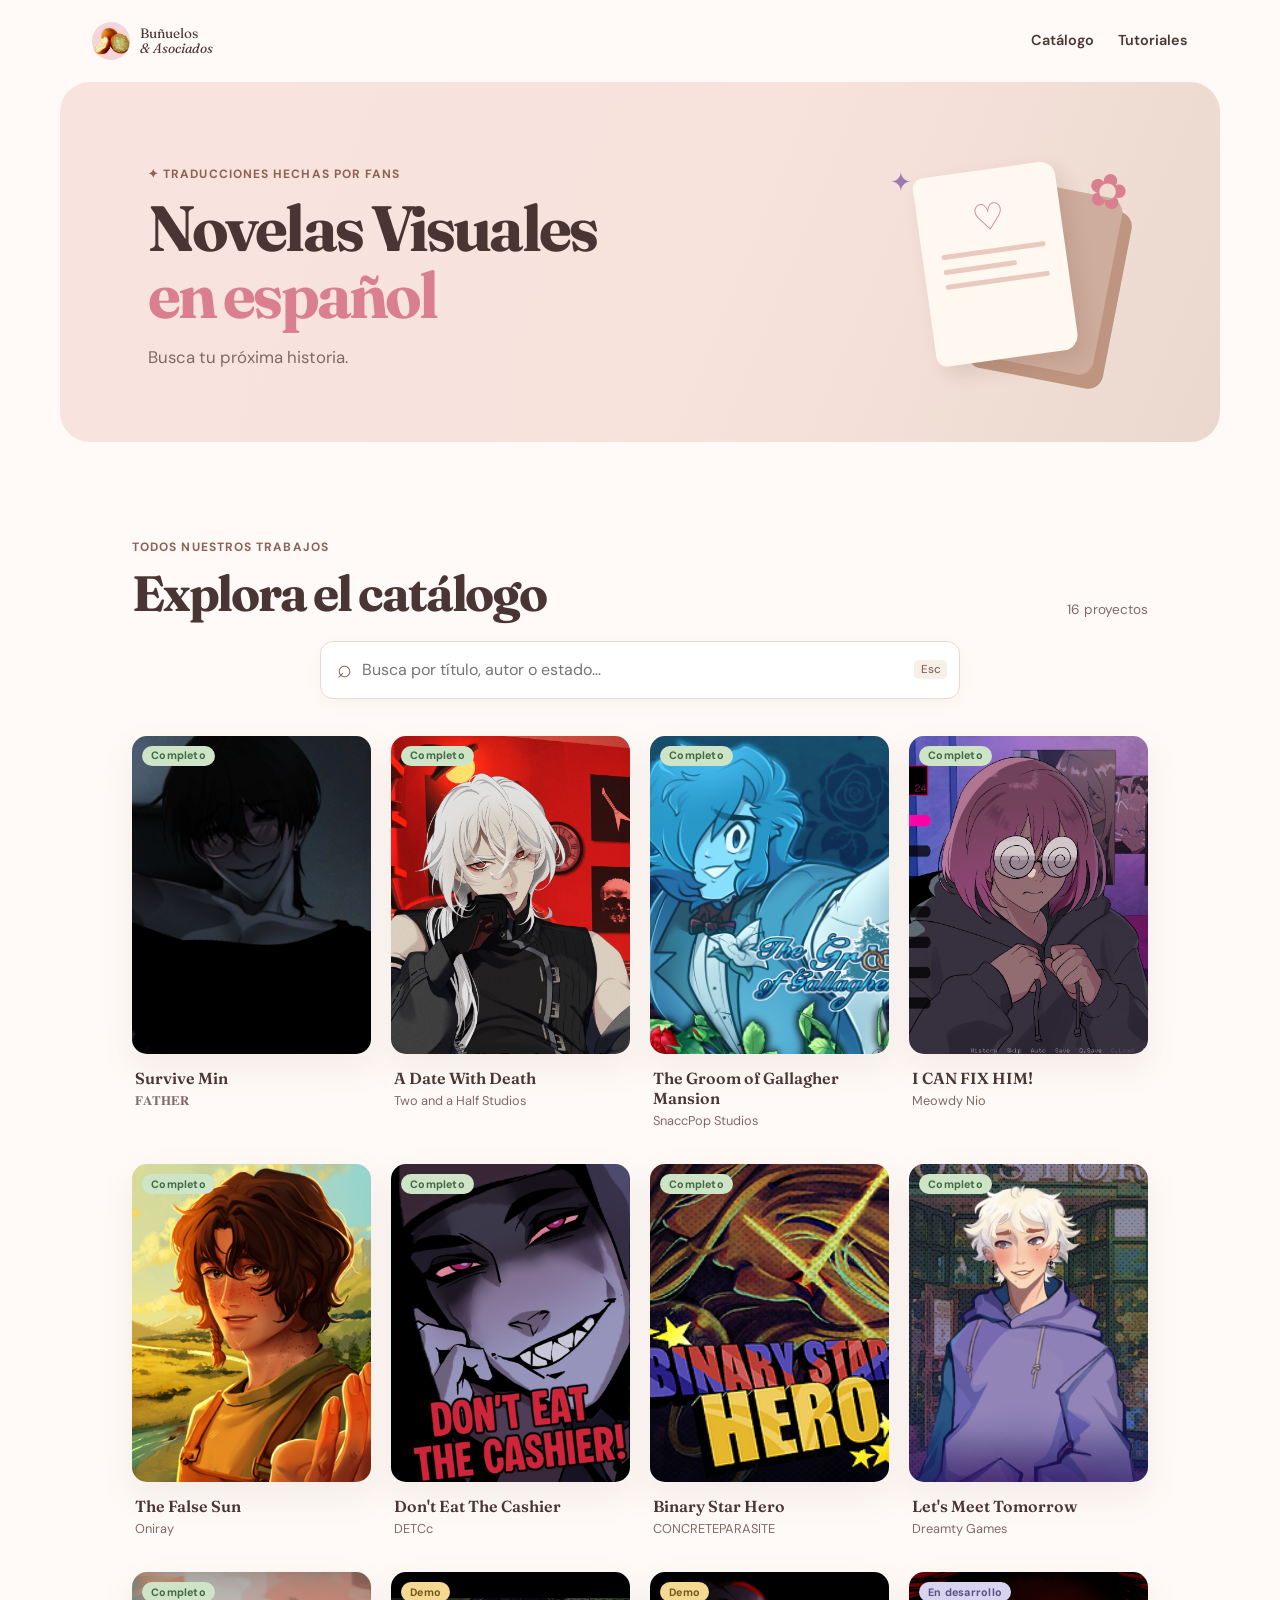
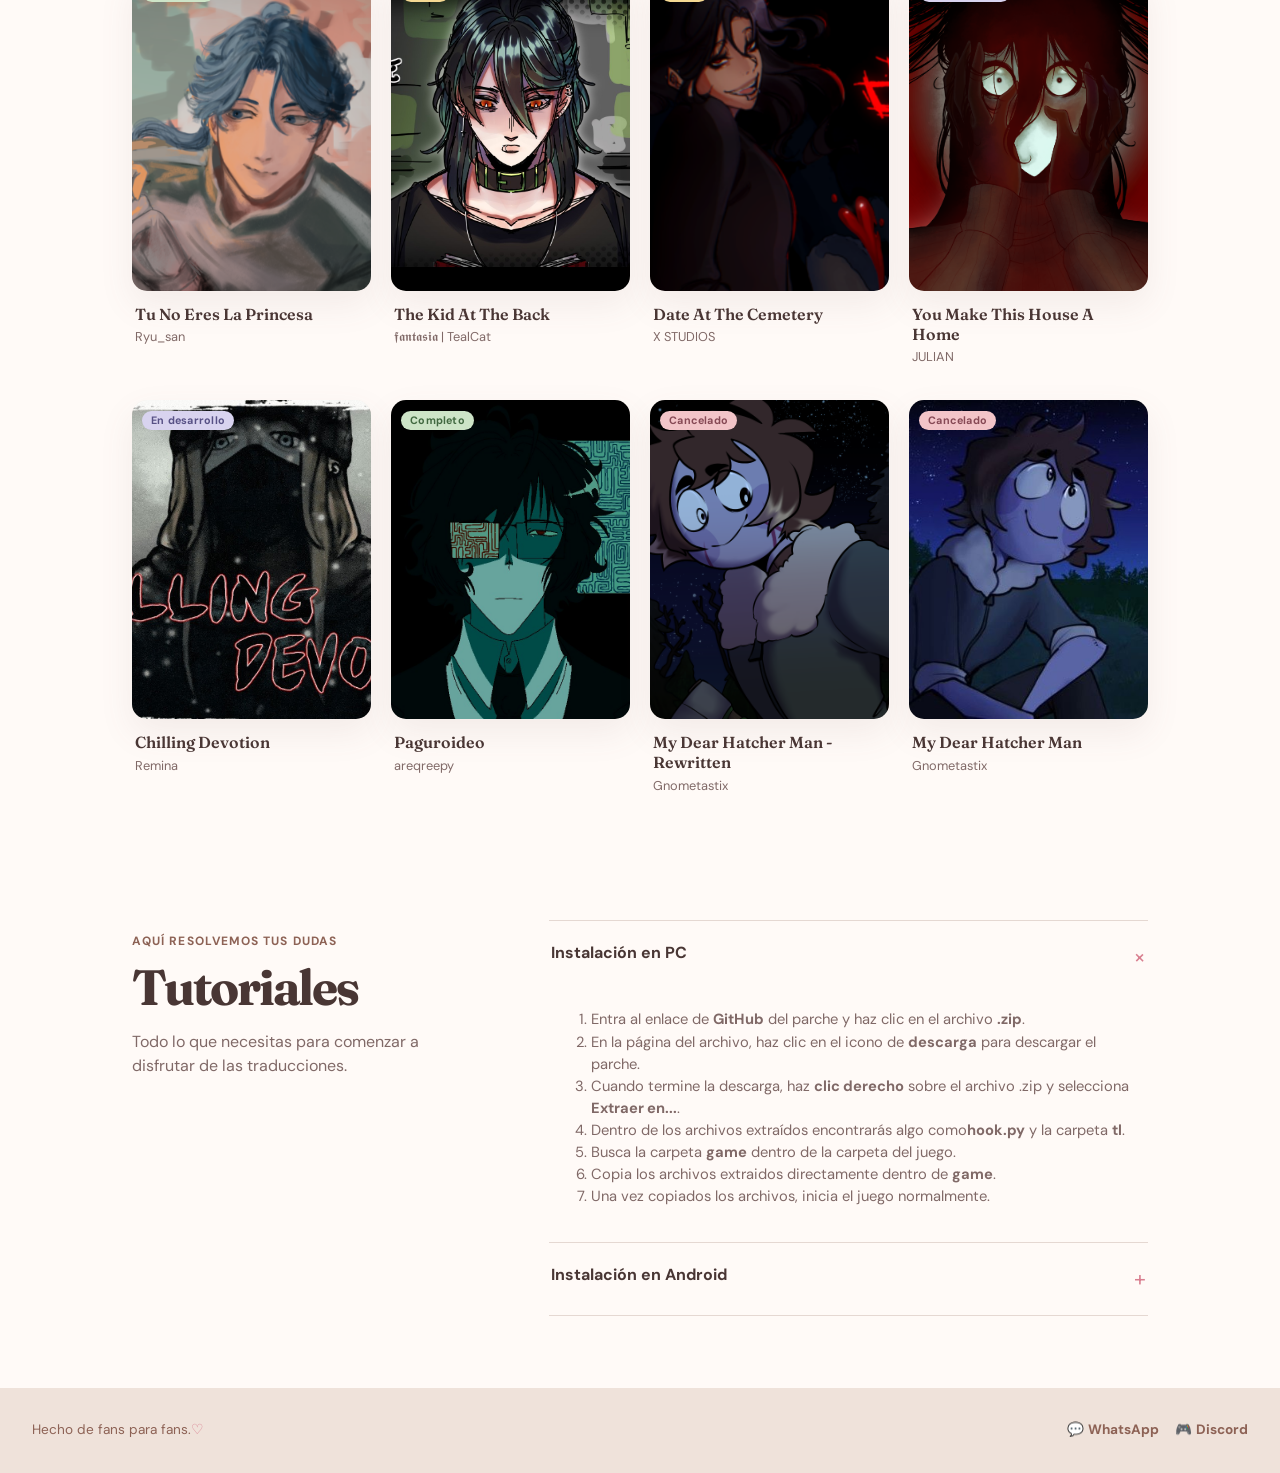
==== segunda-version/index.html @ a336da84 "Initial commit" ====
<!doctype html>
<html lang="es">
  <head>
    <meta charset="UTF-8" />
    <meta name="viewport" content="width=device-width, initial-scale=1.0" />
    <meta
      name="description"
      content="Catálogo alternativo de Buñuelos & Asociados."
    />
    <title>Buñuelos & Asociados · Catálogo</title>
    <link rel="preconnect" href="https://fonts.googleapis.com" />
    <link rel="preconnect" href="https://fonts.gstatic.com" crossorigin />
    <link
      href="https://fonts.googleapis.com/css2?family=DM+Sans:wght@400;500;600;700&family=Fraunces:opsz,wght@9..144,600;9..144,700&display=swap"
      rel="stylesheet"
    />
    <link rel="stylesheet" href="../src/styles.css" />
    <link rel="stylesheet" href="../src/modal-fix.css" />
    <link rel="icon" type="image/png" href="../images/Buñuelo.png">
  </head>
  <body
    data-catalog="../data/translations-private.json"
    data-tutorials="../data/tutorials.json"
    data-site="../data/site.json"
    data-catalog-label="Catálogo alternativo"
  >
    <a class="skip-link" href="#catalog">Saltar al catálogo</a>
    <header class="site-header">
      <a class="brand" href="./" aria-label="Buñuelos & Asociados"
        ><span class="brand-mark"><img src="../images/Buñuelo.png" alt=""></span
        ><span>Buñuelos<br /><em>& Asociados</em></span></a
      >
      <nav aria-label="Navegación principal">
        <a href="#catalog">Catálogo</a><a href="#tutorials">Tutoriales</a>
      </nav>
    </header>
    <main>
      <section class="hero" aria-labelledby="hero-title">
        <div class="hero-copy">
          <p class="eyebrow">✦ Traducciones hechas por fans</p>
          <h1 id="hero-title">Novelas Visuales<br /><span>en español</span></h1>
          <p class="hero-subtitle">Busca tu próxima historia.</p>
        </div>
        <div class="hero-art" aria-hidden="true">
          <span class="spark spark-one">✦</span
          ><span class="spark spark-two"></span>
          <div class="book book-back"></div>
          <div class="book book-front"><span>♡</span><i></i><i></i><i></i></div>
          <div class="flower">✿</div>
        </div>
      </section>
      <section
        class="catalog-section"
        id="catalog"
        aria-labelledby="catalog-title"
      >
        <div class="section-heading">
          <div>
            <p class="eyebrow" id="catalog-label">Todos nuestros trabajos</p>
            <h2 id="catalog-title">Explora el catálogo</h2>
          </div>
          <span id="project-count" class="project-count"></span>
        </div>
        <label class="search-box" for="search"
          ><span aria-hidden="true">⌕</span
          ><input
            id="search"
            type="search"
            placeholder="Busca por título, autor o estado…"
            autocomplete="off"
          /><kbd>Esc</kbd></label
        >
        <p id="results-status" class="sr-only" aria-live="polite"></p>
        <div id="catalog-grid" class="catalog-grid" aria-live="polite"></div>
        <div id="empty-state" class="empty-state" hidden>
          <span>⌕</span>
          <p>No encontramos ninguna novela visual con esa búsqueda.</p>
          <button class="text-button" type="button" id="clear-search">
            Limpiar búsqueda
          </button>
        </div>
      </section>
      <section
        class="tutorials-section"
        id="tutorials"
        aria-labelledby="tutorials-title"
      >
        <div class="tutorial-intro">
          <p class="eyebrow">Aquí resolvemos tus dudas</p>
          <h2 id="tutorials-title">Tutoriales</h2>
          <p>
            Todo lo que necesitas para comenzar a disfrutar de las traducciones.
          </p>
        </div>
        <div id="tutorial-list" class="tutorial-list"></div>
      </section>
    </main>
    <footer class="site-footer">
      <p>Hecho de fans para fans.<span aria-hidden="true">♡</span></p>
      <div
        id="social-links"
        class="social-links"
        aria-label="Redes sociales"
      ></div>
    </footer>
    <dialog
      id="project-modal"
      class="project-modal"
      aria-labelledby="modal-title"
    >
      <button
        id="close-modal"
        class="modal-close"
        type="button"
        aria-label="Cerrar detalles"
      >
        ×
      </button>
      <div id="modal-content"></div>
    </dialog>
    <script type="module" src="../src/app.js"></script>
  </body>
</html>
---- src/styles.css ----
:root {
    --ink: #493634;
    --muted: #806967;
    --paper: #fffaf7;
    --cream: #f8efe7;
    --pink: #f5d5d8;
    --pink-deep: #d97f90;
    --coffee: #cfad9c;
    --coffee-deep: #8d6255;
    --lilac: #e2d7ef;
    --shadow: 0 14px 34px #80605c18
}

* {
    box-sizing: border-box
}

html {
    scroll-behavior: smooth
}

body {
    margin: 0;
    background: var(--paper);
    color: var(--ink);
    font-family: "DM Sans", sans-serif;
    line-height: 1.5
}

.skip-link {
    position: absolute;
    left: -999px
}

.skip-link:focus {
    left: 1rem;
    top: 1rem;
    z-index: 3;
    background: white;
    padding: .5rem
}

.site-header {
    max-width: 1160px;
    margin: auto;
    padding: 1.35rem 2rem;
    display: flex;
    align-items: center;
    justify-content: space-between
}

.brand {
    color: var(--ink);
    display: flex;
    align-items: center;
    gap: .6rem;
    text-decoration: none;
    font-family: Fraunces, serif;
    font-size: .85rem;
    line-height: 1.08
}

.brand em {
    font-weight: 400
}

.brand-mark {
    display: grid;
    place-items: center;
    width: 2.4rem;
    height: 2.4rem;
    border-radius: 50%;
    background: var(--pink);
    font-family: Fraunces, serif;
    font-weight: 700;
    font-size: .92rem;
    transform: rotate(-7deg)
}

.brand-mark > img {
    position: absolute;
    inset: 0;
    width: 100% !important;
    height: 100% !important;
    max-width: 100%;
    max-height: 100%;
    object-fit: contain;
    transform: none;
}

nav {
    display: flex;
    gap: 1.5rem
}

nav a {
    color: var(--ink);
    text-decoration: none;
    font-size: .9rem;
    font-weight: 600
}

nav a:hover {
    color: var(--pink-deep)
}

.hero {
    max-width: 1160px;
    min-height: 360px;
    margin: 0 auto 2.8rem;
    padding: 3.2rem 5.5rem;
    display: flex;
    align-items: center;
    justify-content: space-between;
    border-radius: 30px;
    background: linear-gradient(112deg, #f8e3df 0%, #f7e3dc 57%, #ead8ce 100%);
    overflow: hidden
}

.eyebrow {
    margin: 0 0:.6rem;
    color: var(--coffee-deep);
    font-size: .75rem;
    letter-spacing: .09em;
    text-transform: uppercase;
    font-weight: 700
}

.hero h1,
.section-heading h2,
.tutorial-intro h2 {
    margin: 0;
    font-family: Fraunces, serif;
    font-size: clamp(2.4rem, 5vw, 4.3rem);
    line-height: 1.04;
    letter-spacing: -.045em
}

.hero h1 span {
    color: var(--pink-deep)
}

.hero-subtitle {
    margin: 1rem 0 0;
    font-size: 1.05rem;
    color: var(--muted)
}

.hero-art {
    height: 230px;
    width: 270px;
    position: relative;
    flex: none
}

.book {
    position: absolute;
    border-radius: 11px 15px 15px 11px
}

.book-back {
    width: 135px;
    height: 180px;
    right: 23px;
    bottom: 11px;
    background: var(--coffee);
    transform: rotate(11deg);
    box-shadow: 12px 12px 0 #be9581
}

.book-front {
    width: 143px;
    height: 190px;
    right: 65px;
    bottom: 18px;
    padding: 24px 19px;
    background: #fff8f1;
    transform: rotate(-8deg);
    box-shadow: 8px 10px 19px #70494124
}

.book-front span {
    font: 2.3rem Fraunces;
    color: var(--pink-deep);
    display: block;
    text-align: center
}

.book-front i {
    height: 5px;
    background: #e9c9c0;
    display: block;
    margin: 10px 0;
    border-radius: 99px
}

.book-front i:nth-of-type(2) {
    width: 70%
}

.flower {
    position: absolute;
    color: var(--pink-deep);
    right: 5px;
    top: 9px;
    font-size: 3rem;
    transform: rotate(15deg)
}

.spark {
    position: absolute;
    color: #9d78b3
}

.spark-one {
    top: 17px;
    left: 28px;
    font-size: 1.6rem
}

.spark-two {
    bottom: 8px;
    left: 25px;
    font-size: 2rem
}

.catalog-section,
.tutorials-section {
    max-width: 1080px;
    margin: 0 auto;
    padding: 2.5rem 2rem 4.5rem
}

.section-heading {
    display: flex;
    align-items: end;
    justify-content: space-between;
    margin-bottom: 1.3rem
}

.section-heading h2,
.tutorial-intro h2 {
    font-size: clamp(2rem, 4vw, 3.1rem)
}

.project-count {
    color: var(--muted);
    font-size: .85rem
}

.search-box {
    max-width: 640px;
    margin: 0 auto 2.3rem;
    padding: .15rem .75rem .15rem 1rem;
    display: flex;
    align-items: center;
    gap: .6rem;
    border: 1px solid #e9d7d1;
    border-radius: 13px;
    background: white;
    box-shadow: 0 5px 15px #72544a0b
}

.search-box>span {
    font-size: 1.55rem;
    color: var(--coffee-deep);
    line-height: 1
}

.search-box input {
    border: 0;
    outline: 0;
    width: 100%;
    padding: .85rem 0;
    color: var(--ink);
    font: inherit;
    background: transparent
}

.search-box kbd {
    font: 500 .72rem "DM Sans";
    color: var(--muted);
    padding: .13rem .4rem;
    background: var(--cream);
    border-radius: 5px
}

.catalog-grid {
    display: grid;
    grid-template-columns: repeat(4, 1fr);
    gap: 1.25rem
}

.project-card {
    min-width: 0
}

.project-button {
    width: 100%;
    border: 0;
    background: transparent;
    padding: 0;
    text-align: left;
    font: inherit;
    color: inherit;
    cursor: pointer
}

.project-button:focus-visible {
    outline: 3px solid var(--pink-deep);
    outline-offset: 4px;
    border-radius: 14px
}

.cover-wrap {
    position: relative;
    aspect-ratio: 3/4;
    overflow: hidden;
    border-radius: 15px;
    background: var(--cream);
    box-shadow: var(--shadow)
}

.cover-wrap img {
    width: 100%;
    height: 100%;
    object-fit: cover;
    display: block;
    transition: transform .3s ease
}

.project-button:hover img {
    transform: scale(1.04)
}

.status {
    display: inline-block;
    padding: .28rem .55rem;
    border-radius: 99px;
    font-size: .67rem;
    line-height: 1;
    font-weight: 700;
    letter-spacing: .02em
}

.cover-wrap .status {
    position: absolute;
    top: .65rem;
    left: .65rem
}

.status-demo {
    background: #f5d992;
    color: #71581f
}

.status-cancelado {
    background: #f2c4c8;
    color: #864955
}

.status-completo {
    background: #cde4c7;
    color: #426941
}

.status-en-desarrollo {
    background: #d8d3ef;
    color: #575185
}

.card-copy {
    padding: .85rem .2rem
}

.card-copy h3 {
    margin: 0;
    font: 600 1rem Fraunces, serif
}

.card-copy p {
    margin: .2rem 0 0;
    color: var(--muted);
    font-size: .8rem
}

.cover-placeholder {
    height: 100%;
    display: grid;
    place-items: center;
    color: var(--muted)
}

.empty-state {
    text-align: center;
    padding: 3rem 1rem;
    color: var(--muted)
}

.empty-state>span {
    font-size: 2rem
}

.text-button {
    border: 0;
    border-bottom: 1px solid var(--coffee-deep);
    background: transparent;
    color: var(--coffee-deep);
    font: 600 .9rem inherit;
    cursor: pointer
}

.tutorials-section {
    display: grid;
    grid-template-columns: .72fr 1.28fr;
    gap: 5rem;
    align-items: start
}

.tutorial-intro p:not(.eyebrow) {
    color: var(--muted);
    max-width: 21rem
}

.tutorial-list {
    border-top: 1px solid #e5d8d2
}

.tutorial {
    border-bottom: 1px solid #e5d8d2
}

.tutorial summary {
    padding: 1.25rem .1rem;
    display: flex;
    justify-content: space-between;
    cursor: pointer;
    font-weight: 700;
    list-style: none
}

.tutorial summary::-webkit-details-marker {
    display: none
}

.tutorial-plus {
    font-size: 1.35rem;
    font-weight: 400;
    color: var(--pink-deep);
    transition: transform .2s
}

.tutorial[open] .tutorial-plus {
    transform: rotate(45deg)
}

.tutorial-content {
    padding: 0 .1rem 1.25rem;
    color: var(--muted);
    font-size: .92rem
}

.tutorial-content p {
    margin: .35rem 0 .7rem
}

.site-footer {
    padding: 2rem;
    display: flex;
    justify-content: space-between;
    align-items: center;
    background: #efe2da;
    color: var(--coffee-deep);
    font-size: .85rem
}

.site-footer p {
    margin: 0
}

.site-footer p span {
    color: var(--pink-deep)
}

.social-links {
    display: flex;
    gap: 1rem
}

.social-links a {
    color: var(--coffee-deep);
    text-decoration: none;
    font-weight: 700
}

.social-links a span {
    margin-right: .25rem
}

.project-modal {
    width: min(850px, calc(100% - 2rem));
    padding: 0;
    border: 0;
    border-radius: 20px;
    color: var(--ink);
    background: #fffdfb;
    box-shadow: 0 20px 70px #442d2c55
}

.project-modal::backdrop {
    background: #402a2a80;
    backdrop-filter: blur(3px)
}

.project-modal[open] {
    display: grid;
    grid-template-columns: 37% 63%;
    overflow: hidden
}

.modal-cover {
    min-height: 100%;
    background: var(--cream)
}

.modal-cover img {
    display: block;
    width: 100%;
    height: 100%;
    min-height: 450px;
    object-fit: cover
}

.modal-copy {
    padding: 2.7rem
}

.modal-kicker {
    color: var(--muted);
    margin: 1rem 0 .1rem;
    font-size: .85rem
}

.modal-copy h2 {
    margin: 0;
    font: 2rem/1.1 Fraunces, serif
}

.modal-close {
    position: absolute;
    right: .75rem;
    top: .6rem;
    z-index: 1;
    border: 0;
    background: #fffdfbdd;
    color: var(--ink);
    width: 2.1rem;
    height: 2.1rem;
    border-radius: 50%;
    font-size: 1.65rem;
    line-height: 1;
    cursor: pointer
}

.details {
    margin: 1.8rem 0
}

.details h3 {
    margin: 0 0:.3rem;
    font-size: .88rem
}

.details p {
    margin: 0 0:1.2rem;
    color: var(--muted);
    font-size: .9rem
}

.action-buttons {
    display: flex;
    flex-wrap: wrap;
    gap: .55rem
}

.action-button {
    display: flex;
    justify-content: space-between;
    gap: .8rem;
    flex: 1 0 100%;
    padding: .75rem .9rem;
    border-radius: 9px;
    background: var(--coffee-deep);
    color: #fff;
    text-decoration: none;
    font-size: .82rem;
    font-weight: 700
}

.action-button.pc {
    background: var(--pink-deep)
}

.action-button.android {
    background: #7771a2
}

.sr-only {
    position: absolute;
    width: 1px;
    height: 1px;
    overflow: hidden;
    clip: rect(0, 0, 0, 0)
}

@media(max-width:760px) {
    .site-header {
        padding: 1rem 1.25rem
    }

    .hero {
        margin: 0 1rem 1.5rem;
        padding: 3.5rem 2rem 2.3rem;
        min-height: 410px;
        align-items: start;
        position: relative
    }

    .hero-art {
        position: absolute;
        right: -20px;
        bottom: -5px;
        transform: scale(.7);
        transform-origin: bottom right;
        opacity: .82
    }

    .hero-copy {
        position: relative;
        z-index: 1
    }

    .catalog-section,
    .tutorials-section {
        padding: 2.3rem 1.25rem 3.5rem
    }

    .catalog-grid {
        grid-template-columns: repeat(2, 1fr);
        gap: 1rem
    }

    .tutorials-section {
        display: block
    }

    .tutorial-intro {
        margin-bottom: 2rem
    }

    .site-footer {
        padding: 1.5rem 1.25rem;
        align-items: flex-start;
        gap: 1rem;
        flex-direction: column
    }

    .project-modal[open] {
        display: block;
        max-height: calc(100vh - 2rem);
        overflow: auto
    }

    .modal-cover img {
        min-height: 0;
        max-height: 270px
    }

    .modal-copy {
        padding: 1.8rem
    }

    .modal-close {
        position: fixed
    }

    .search-box kbd {
        display: none
    }
}

@media(max-width:390px) {
    nav {
        gap: .9rem;
        font-size: .85rem
    }

    .brand {
        font-size: .75rem
    }

    .hero {
        padding-left: 1.4rem
    }

    .hero h1 {
        font-size: 2.3rem
    }
}
---- src/modal-fix.css ----
/* El contenido del modal es un contenedor técnico; sus dos hijos forman las columnas. */
#modal-content { display: contents; }
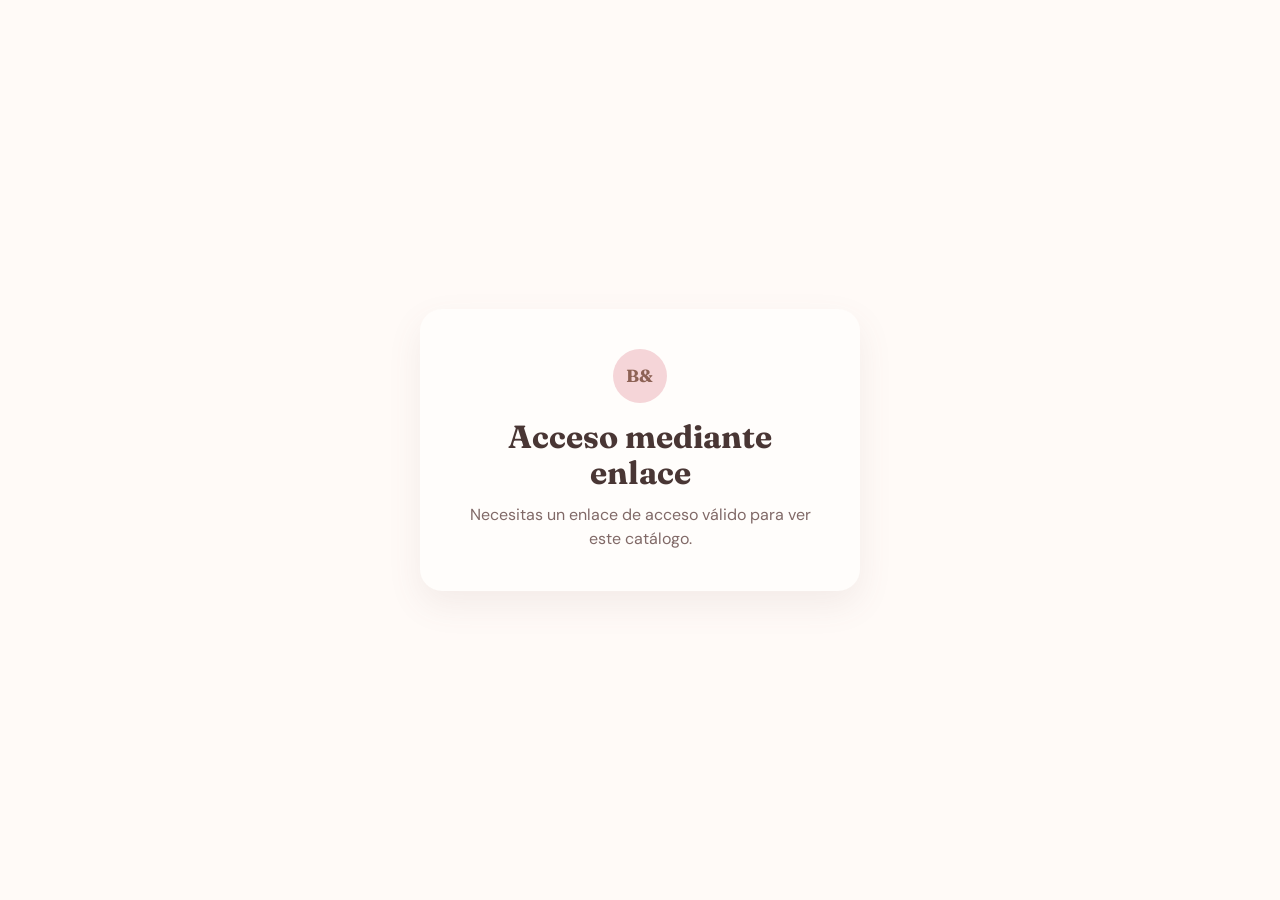
==== commit 2d0d70a6: "." ====
--- a/segunda-version/index.html
+++ b/segunda-version/index.html
@@ -7,6 +7,7 @@
       name="description"
       content="Catálogo alternativo de Buñuelos & Asociados."
     />
+    <meta name="robots" content="noindex, nofollow, noarchive" />
     <title>Buñuelos & Asociados · Catálogo</title>
     <link rel="preconnect" href="https://fonts.googleapis.com" />
     <link rel="preconnect" href="https://fonts.gstatic.com" crossorigin />
@@ -16,16 +17,22 @@
     />
     <link rel="stylesheet" href="../src/styles.css" />
     <link rel="stylesheet" href="../src/modal-fix.css" />
+    <link rel="stylesheet" href="../src/access.css" />
     <link rel="icon" type="image/png" href="../images/Buñuelo.png">
   </head>
   <body
+    class="access-pending"
+    data-requires-secret-access="true"
     data-catalog="../data/translations-private.json"
     data-tutorials="../data/tutorials.json"
     data-site="../data/site.json"
     data-catalog-label="Catálogo alternativo"
   >
-    <a class="skip-link" href="#catalog">Saltar al catálogo</a>
-    <header class="site-header">
+    <section id="access-blocker" class="access-blocker" aria-labelledby="access-title">
+      <div class="access-card"><div class="access-mark">B&amp;</div><h1 id="access-title">Acceso mediante enlace</h1><p>Necesitas un enlace de acceso válido para ver este catálogo.</p></div>
+    </section>
+    <a class="skip-link protected-content" href="#catalog">Saltar al catálogo</a>
+    <header class="site-header protected-content">
       <a class="brand" href="./" aria-label="Buñuelos & Asociados"
         ><span class="brand-mark"><img src="../images/Buñuelo.png" alt=""></span
         ><span>Buñuelos<br /><em>& Asociados</em></span></a
@@ -34,7 +41,7 @@
         <a href="#catalog">Catálogo</a><a href="#tutorials">Tutoriales</a>
       </nav>
     </header>
-    <main>
+    <main class="protected-content">
       <section class="hero" aria-labelledby="hero-title">
         <div class="hero-copy">
           <p class="eyebrow">✦ Traducciones hechas por fans</p>
@@ -95,7 +102,7 @@
         <div id="tutorial-list" class="tutorial-list"></div>
       </section>
     </main>
-    <footer class="site-footer">
+    <footer class="site-footer protected-content">
       <p>Hecho de fans para fans.<span aria-hidden="true">♡</span></p>
       <div
         id="social-links"
@@ -121,4 +128,3 @@
     <script type="module" src="../src/app.js"></script>
   </body>
 </html>
-
--- a/src/access.css
+++ b/src/access.css
@@ -0,0 +1,10 @@
+/* El catálogo privado no se pinta hasta que private-access.js valide el fragmento. */
+body[data-requires-secret-access="true"] .protected-content { display: none; }
+body[data-requires-secret-access="true"].access-granted .protected-content { display: block; }
+body[data-requires-secret-access="true"].access-granted .protected-content.site-header { display: flex; }
+body[data-requires-secret-access="true"].access-granted .protected-content.site-footer { display: flex; }
+.access-blocker { min-height: 100vh; display: grid; place-items: center; padding: 1.5rem; background: var(--paper); }
+.access-blocker[hidden] { display: none; }
+.access-card { width: min(100%, 440px); padding: 2.5rem; text-align: center; border-radius: 22px; background: #fffdfb; box-shadow: var(--shadow); }
+.access-card .access-mark { display: grid; place-items: center; width: 3.4rem; height: 3.4rem; margin: 0 auto 1rem; border-radius: 50%; background: var(--pink); color: var(--coffee-deep); font: 700 1.1rem Fraunces, serif; }
+.access-card h1 { margin: 0; font: 700 2rem/1.12 Fraunces, serif; }.access-card p { margin: .8rem 0 0; color: var(--muted); }
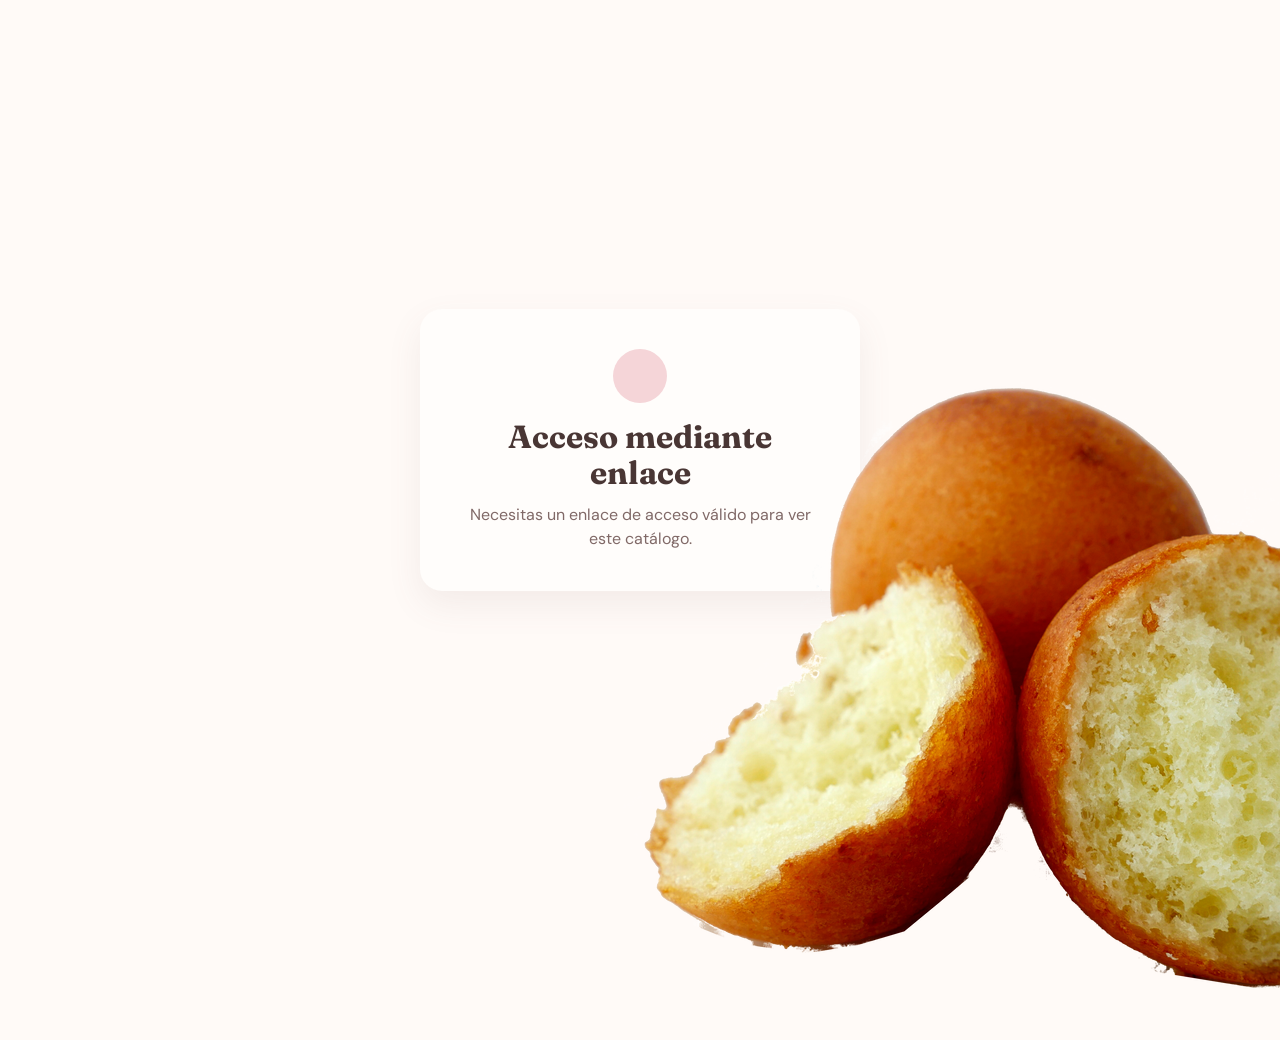
==== commit 25a76733: "Update index.html" ====
--- a/segunda-version/index.html
+++ b/segunda-version/index.html
@@ -29,13 +29,13 @@
     data-catalog-label="Catálogo alternativo"
   >
     <section id="access-blocker" class="access-blocker" aria-labelledby="access-title">
-      <div class="access-card"><div class="access-mark">B&amp;</div><h1 id="access-title">Acceso mediante enlace</h1><p>Necesitas un enlace de acceso válido para ver este catálogo.</p></div>
+      <div class="access-card"><div class="access-mark"><img src="../images/Buñuelo.png" alt=""></div><h1 id="access-title">Acceso mediante enlace</h1><p>Necesitas un enlace de acceso válido para ver este catálogo.</p></div>
     </section>
     <a class="skip-link protected-content" href="#catalog">Saltar al catálogo</a>
     <header class="site-header protected-content">
       <a class="brand" href="./" aria-label="Buñuelos & Asociados"
         ><span class="brand-mark"><img src="../images/Buñuelo.png" alt=""></span
-        ><span>Buñuelos<br /><em>& Asociados</em></span></a
+        ><span><em></em>Buñuelos<br />& Asociados</em></span></a
       >
       <nav aria-label="Navegación principal">
         <a href="#catalog">Catálogo</a><a href="#tutorials">Tutoriales</a>
